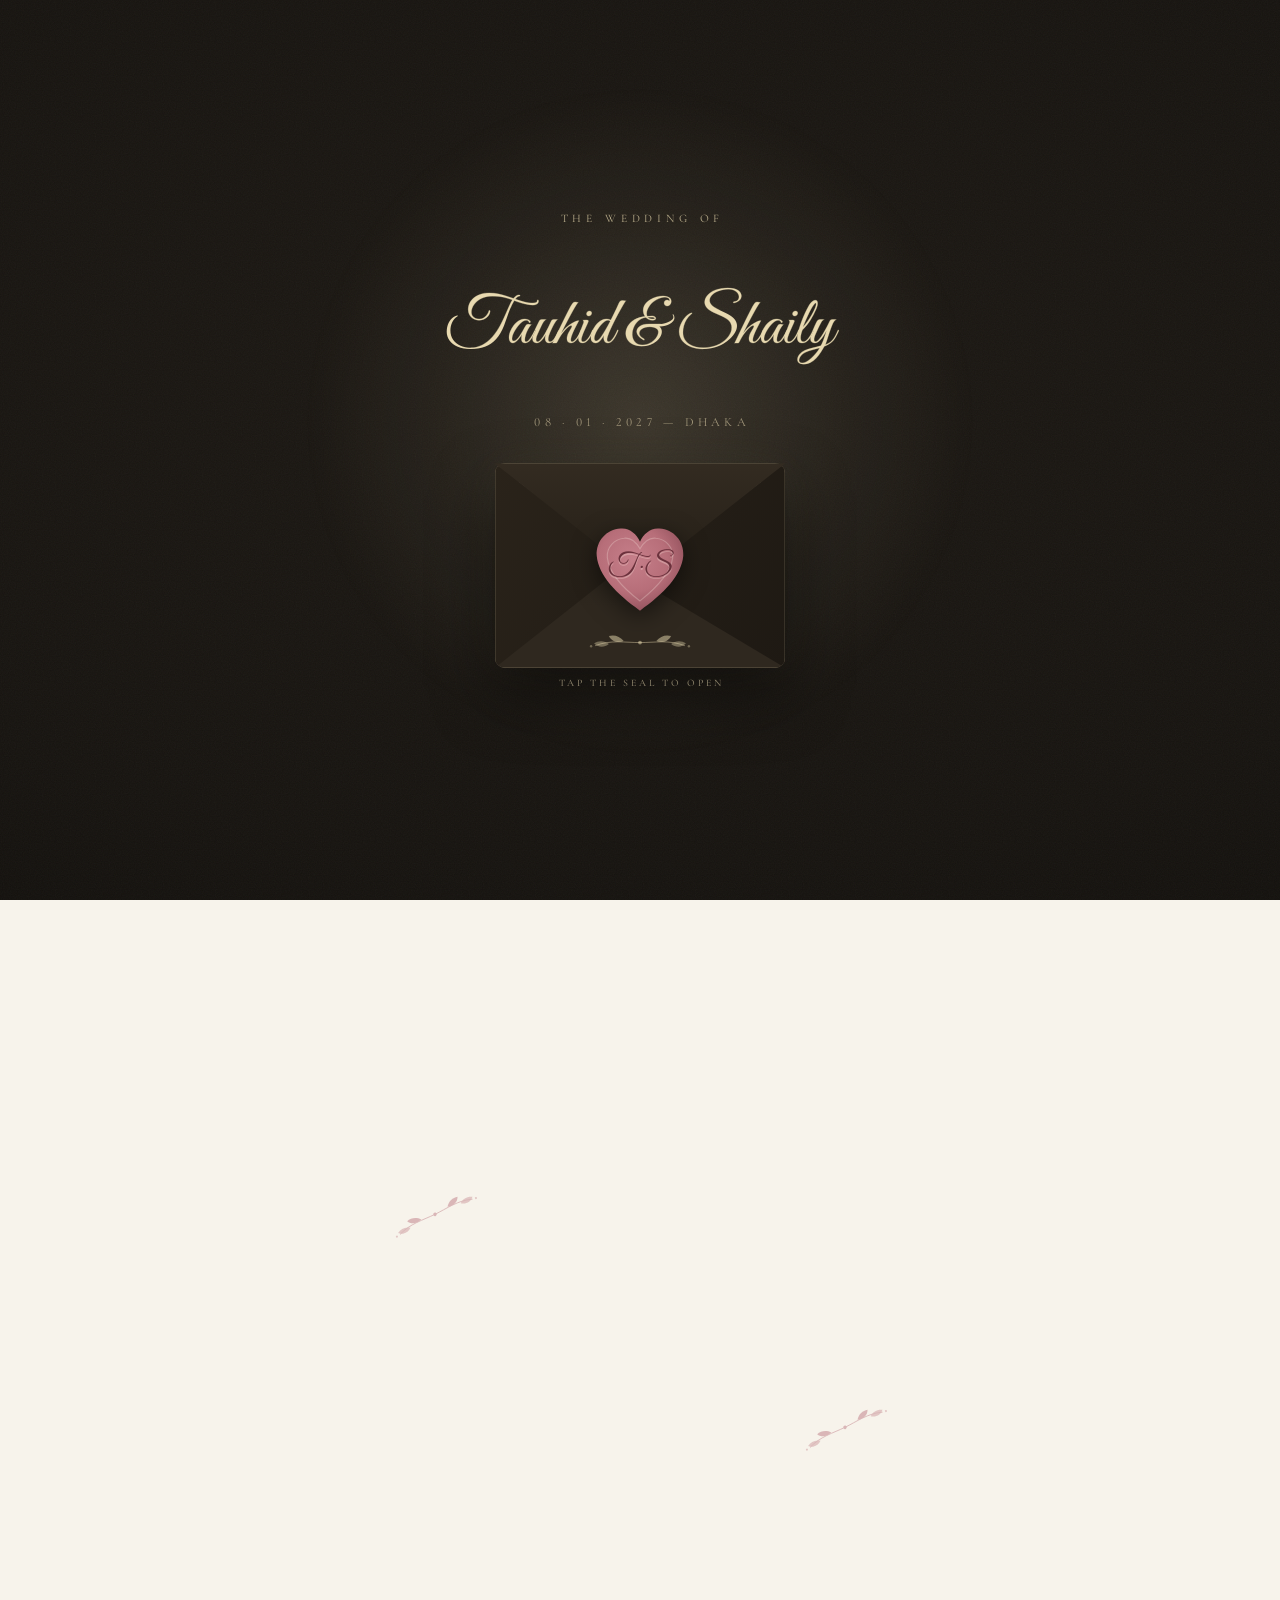
==== index.html @ b30c4525 "Keep invitation out of search engines (noindex) Co-Authored-By: Claude Fable 5 <noreply@anthropic.co" ====
<!DOCTYPE html>
<html lang="en">
<head>
  <meta charset="UTF-8">
  <meta name="viewport" content="width=device-width, initial-scale=1.0, viewport-fit=cover">
  <title>Tauhid &amp; Shaily — Wedding Invitation</title>
  <meta name="description" content="With the blessings of our families — Friday, 8 January 2027, Dhaka. You are warmly invited.">
  <meta name="theme-color" content="#16130F">
  <meta name="robots" content="noindex"> <!-- private event: keep out of search engines; link previews unaffected -->

  <!-- ============================================================
       BASE URL — EDIT BEFORE DEPLOY
       User/root site (username.github.io):   keep href="/"
       Project site (username.github.io/repo): change to href="/repo-name/"
       ============================================================ -->
  <base href="/">

  <!-- ============================================================
       OPEN GRAPH / LINK PREVIEW (WhatsApp + Messenger) — EDIT BEFORE DEPLOY
       Replace https://tauhid-weds-shaily.github.io with the final site URL.
       og:image MUST stay an absolute URL.
       ============================================================ -->
  <meta property="og:title" content="Tauhid &amp; Shaily — Wedding Invitation">
  <meta property="og:description" content="With the blessings of our families, we invite you to celebrate with us. Friday, 8 January 2027 · Dhaka.">
  <meta property="og:image" content="https://tauhid-weds-shaily.github.io/assets/og-image.png">
  <meta property="og:image:width" content="1200">
  <meta property="og:image:height" content="630">
  <meta property="og:url" content="https://tauhid-weds-shaily.github.io/">
  <meta property="og:type" content="website">
  <meta property="og:site_name" content="Tauhid &amp; Shaily">
  <meta name="twitter:card" content="summary_large_image">

  <link rel="icon" href='data:image/svg+xml,<svg xmlns="http://www.w3.org/2000/svg" viewBox="0 0 64 64"><rect width="64" height="64" rx="14" fill="%23F7F3EB"/><text x="32" y="42" font-family="Georgia,serif" font-size="26" font-style="italic" text-anchor="middle" fill="%23B76E79">T·S</text></svg>'>

  <link rel="preconnect" href="https://fonts.googleapis.com">
  <link rel="preconnect" href="https://fonts.gstatic.com" crossorigin>
  <link href="https://fonts.googleapis.com/css2?family=Cormorant+Garamond:ital,wght@0,300;0,400;0,500;0,600;1,400;1,500&family=Great+Vibes&display=swap" rel="stylesheet">

  <link rel="stylesheet" href="style.css?v=3">
</head>
<body class="locked">

  <!-- Reusable floral sprig motif -->
  <svg width="0" height="0" style="position:absolute" aria-hidden="true">
    <defs>
      <g id="sprig-motif">
        <g fill="none" stroke="currentColor" stroke-width="1.2" stroke-linecap="round">
          <path d="M90 17 C 70 17 50 13 30 21"/>
          <path d="M90 17 C 110 17 130 13 150 21"/>
        </g>
        <g fill="currentColor">
          <path d="M68 15 C 63 8 55 6 48 8 C 51 15 60 18 68 15 Z"/>
          <path d="M48 19 C 42 14 34 14 28 18 C 33 24 42 24 48 19 Z" opacity="0.75"/>
          <path d="M112 15 C 117 8 125 6 132 8 C 129 15 120 18 112 15 Z"/>
          <path d="M132 19 C 138 14 146 14 152 18 C 147 24 138 24 132 19 Z" opacity="0.75"/>
          <circle cx="90" cy="17" r="2.6"/>
          <circle cx="24" cy="22" r="1.6" opacity="0.7"/>
          <circle cx="156" cy="22" r="1.6" opacity="0.7"/>
        </g>
      </g>
    </defs>
  </svg>

  <!-- ================= INTRO OVERLAY (Ink Reveal) ================= -->
  <div class="intro intro-ink" id="intro" aria-label="Invitation cover">
    <div class="intro-grain" aria-hidden="true"></div>
    <div class="intro-bloom" aria-hidden="true"></div>

    <div class="intro-stack">
      <p class="intro-eyebrow">The Wedding of</p>

      <svg class="ink-svg" viewBox="0 0 640 200" aria-hidden="true">
        <text id="ink-names" x="320" y="128" text-anchor="middle"></text>
      </svg>
      <h1 class="sr-only">Tauhid &amp; Shaily</h1>

      <p class="intro-date">08 · 01 · 2027 — Dhaka</p>

      <div class="envelope">
        <div class="env-back" aria-hidden="true"></div>
        <div class="env-card">
          <svg class="card-sprig" viewBox="0 0 180 34" aria-hidden="true"><use href="#sprig-motif"/></svg>
          <span class="card-text">You are invited</span>
          <span class="card-date">08 · 01 · 2027</span>
        </div>
        <div class="env-pocket" aria-hidden="true"><span class="env-fold"></span></div>
        <div class="env-flap" aria-hidden="true"></div>
        <button class="seal-btn" id="open-btn" type="button" aria-label="Open the invitation">
          <span class="seal-wax" aria-hidden="true"><svg viewBox="0 0 120 120" xmlns="http://www.w3.org/2000/svg">
            <defs>
              <radialGradient id="wax" cx="42%" cy="38%" r="72%">
                <stop offset="0%" stop-color="#C67F8A"/>
                <stop offset="55%" stop-color="#B76E79"/>
                <stop offset="100%" stop-color="#8A4B56"/>
              </radialGradient>
            </defs>
            <path d="M60 106 C 33 87 13 66 11 44 C 10 27 22 14 38 13 C 48 12 56 19 60 28 C 64 19 72 12 82 13 C 98 14 110 27 109 44 C 107 66 87 87 60 106 Z" fill="url(#wax)"/>
            <path d="M60 95 C 40 80 25 63 23 46 C 22 34 31 25 42 24 C 50 23 56 29 60 36 C 64 29 70 23 78 24 C 89 25 98 34 97 46 C 95 63 80 79 60 95 Z" fill="none" stroke="rgba(255,245,235,0.25)" stroke-width="1.3"/>
            <text x="60" y="66.5" text-anchor="middle" font-family="'Great Vibes', cursive" font-size="34" fill="rgba(255,235,225,0.3)">T·S</text>
            <text x="60" y="65" text-anchor="middle" font-family="'Great Vibes', cursive" font-size="34" fill="#6B313C">T·S</text>
          </svg></span>
        </button>
        <svg class="env-flourish" viewBox="0 0 180 34" aria-hidden="true"><use href="#sprig-motif"/></svg>
      </div>

      <p class="seal-hint">Tap the seal to open</p>
    </div>
  </div>

  <!-- ================= AMBIENT DUST ================= -->
  <canvas id="dust" aria-hidden="true"></canvas>

  <!-- ================= PAGE ================= -->
  <main id="page">

    <!-- Hero -->
    <section class="hero">
      <svg class="sprig reveal" viewBox="0 0 180 34" aria-hidden="true"><use href="#sprig-motif"/></svg>

      <p class="eyebrow reveal">By the grace of the Almighty and with the blessings of our parents</p>

      <h2 class="names reveal">
        <span class="n n-first">Tauhid</span>
        <span class="amp">&amp;</span>
        <span class="n n-second">Shaily</span>
      </h2>

      <div class="divider reveal" aria-hidden="true">
        <span class="line"></span><span class="diamond"></span><span class="line"></span>
      </div>

      <p class="date-line reveal">Friday · 8 January 2027 · 1:00&nbsp;PM</p>
      <p class="place-line reveal">Dhaka, Bangladesh</p>
    </section>

    <!-- Marquee band -->
    <div class="marquee" aria-hidden="true">
      <div class="marquee-track">
        <span class="marquee-run">Tauhid &amp; Shaily&emsp;·&emsp;08 . 01 . 2027&emsp;·&emsp;Dhaka&emsp;·&emsp;</span><span class="marquee-run">Tauhid &amp; Shaily&emsp;·&emsp;08 . 01 . 2027&emsp;·&emsp;Dhaka&emsp;·&emsp;</span>
      </div>
    </div>

    <!-- Countdown -->
    <section class="countdown-section">
      <span class="ghost-date reveal" aria-hidden="true">08·01·27</span>
      <p class="section-label reveal">Until the day</p>
      <div class="countdown reveal" id="countdown" role="timer" aria-live="off">
        <div class="cd-unit"><span class="cd-num" id="cd-days">—</span><span class="cd-label">Days</span></div>
        <span class="cd-sep" aria-hidden="true"></span>
        <div class="cd-unit"><span class="cd-num" id="cd-hours">—</span><span class="cd-label">Hours</span></div>
        <span class="cd-sep" aria-hidden="true"></span>
        <div class="cd-unit"><span class="cd-num" id="cd-mins">—</span><span class="cd-label">Minutes</span></div>
        <span class="cd-sep" aria-hidden="true"></span>
        <div class="cd-unit"><span class="cd-num" id="cd-secs">—</span><span class="cd-label">Seconds</span></div>
      </div>
      <p class="countdown-today reveal" id="countdown-today" hidden></p>
    </section>

    <!-- Quote -->
    <section class="quote-section">
      <svg class="corner-sprig corner-tl" viewBox="0 0 180 34" aria-hidden="true"><use href="#sprig-motif"/></svg>
      <blockquote class="quote reveal">
        <p>“What is written finds its way.<br>We found ours.”</p>
      </blockquote>
      <svg class="corner-sprig corner-br" viewBox="0 0 180 34" aria-hidden="true"><use href="#sprig-motif"/></svg>
    </section>

    <!-- Venue / The Day -->
    <section class="event-section">
      <p class="section-label reveal">The Celebration</p>
      <div class="venue-arch reveal">
        <span class="arch-diamond" aria-hidden="true"></span>
        <svg class="arch-sprig arch-sprig-l" viewBox="0 0 180 34" aria-hidden="true"><use href="#sprig-motif"/></svg>
        <svg class="arch-sprig arch-sprig-r" viewBox="0 0 180 34" aria-hidden="true"><use href="#sprig-motif"/></svg>
        <h3 class="venue-name">BGB Banquet Hall</h3>
        <p class="venue-address">
          Shimanto Sombhar, 4th Floor<br>
          Road No. 2, Dhaka 1205
        </p>
        <p class="venue-time">Friday, 8 January 2027<br>1:00 PM</p>
      </div>

      <div class="actions reveal">
        <a class="btn btn-solid" id="directions-btn"
           href="https://www.google.com/maps/search/?api=1&amp;query=BGB%20Banquet%20Hall%2C%20Shimanto%20Sombhar%2C%20Road%202%2C%20Dhaka%201205"
           target="_blank" rel="noopener">Get Directions</a>
        <button class="btn btn-ghost" id="calendar-btn" type="button">Add to Calendar</button>
      </div>
    </section>

    <!-- Closing -->
    <section class="closing">
      <div class="divider reveal" aria-hidden="true">
        <span class="line"></span><span class="diamond"></span><span class="line"></span>
      </div>

      <!-- Caricature slot (secondary plan): drop an <img> here later.
           Suggested: <img class="caricature" src="assets/caricature.png" alt="An illustration of Tauhid and Shaily"> -->
      <div id="caricature-slot"></div>

      <p class="closing-line reveal">We would be honoured to have you with us<br>as our story begins.</p>
      <svg class="sprig reveal" viewBox="0 0 180 34" aria-hidden="true"><use href="#sprig-motif"/></svg>
      <p class="signoff-label reveal">With love and gratitude,</p>
      <p class="signoff reveal">Tauhid &amp; Shaily</p>
      <p class="signoff-full reveal">Kazi Tauhid Mokbul Hussain<br>&amp; Sanjida Jahan Shaily</p>
      <p class="signoff-families reveal">and our families</p>

      <p class="monogram-footer reveal" aria-hidden="true">T·S</p>
    </section>

  </main>

  <script src="script.js?v=2"></script>
</body>
</html>
---- style.css ----
/* ============================================================
   Tauhid & Shaily — Wedding Invitation
   Palette: ivory paper, charcoal ink, dusty rose, champagne (intro)
   ============================================================ */

:root {
  --ivory: #F7F3EB;
  --ivory-deep: #F1EBDF;
  --ink: #2B2B2B;
  --ink-soft: rgba(43, 43, 43, 0.66);
  --rose: #B76E79;
  --rose-deep: #9E5A65;
  --rose-soft: rgba(183, 110, 121, 0.35);
  --night: #16130F;
  --champagne: #E8D9B0;
  --hairline: rgba(43, 43, 43, 0.18);

  --serif: "Cormorant Garamond", Georgia, serif;
  --script: "Great Vibes", cursive;
}

* { margin: 0; padding: 0; box-sizing: border-box; }

html { scroll-behavior: smooth; }

body {
  font-family: var(--serif);
  font-weight: 400;
  color: var(--ink);
  background-color: var(--ivory);
  -webkit-font-smoothing: antialiased;
  overflow-x: hidden;
}

/* Paper grain over the whole page (SVG noise, tiny) */
body::before {
  content: "";
  position: fixed;
  inset: 0;
  z-index: 1;
  pointer-events: none;
  opacity: 0.05;
  background-image: url('data:image/svg+xml,<svg xmlns="http://www.w3.org/2000/svg" width="180" height="180"><filter id="n"><feTurbulence type="fractalNoise" baseFrequency="0.9" numOctaves="2" stitchTiles="stitch"/></filter><rect width="180" height="180" filter="url(%23n)" opacity="0.6"/></svg>');
}

body.locked { overflow: hidden; height: 100dvh; }

.sr-only {
  position: absolute;
  width: 1px; height: 1px;
  margin: -1px; padding: 0;
  overflow: hidden;
  clip: rect(0 0 0 0);
  white-space: nowrap; border: 0;
}

/* ============================================================
   INTRO OVERLAY — the Ink Reveal
   ============================================================ */

.intro {
  position: fixed;
  inset: 0;
  z-index: 50;
  display: grid;
  place-items: center;
  background: radial-gradient(120% 90% at 50% 40%, #1C1813 0%, var(--night) 62%, #0F0D0A 100%);
  transition: opacity 1.2s cubic-bezier(0.4, 0, 0.2, 1),
              transform 1.2s cubic-bezier(0.4, 0, 0.2, 1),
              visibility 0s linear 1.2s;
}

.intro.open {
  opacity: 0;
  transform: translateY(-4%) scale(1.015);
  visibility: hidden;
  pointer-events: none;
}

.intro-grain {
  position: absolute;
  inset: 0;
  opacity: 0.07;
  pointer-events: none;
  background-image: url('data:image/svg+xml,<svg xmlns="http://www.w3.org/2000/svg" width="160" height="160"><filter id="n"><feTurbulence type="fractalNoise" baseFrequency="0.85" numOctaves="2" stitchTiles="stitch"/></filter><rect width="160" height="160" filter="url(%23n)" opacity="0.7"/></svg>');
}

.intro-bloom {
  position: absolute;
  top: 50%; left: 50%;
  width: 78vmin; height: 78vmin;
  transform: translate(-50%, -54%) scale(0.55);
  border-radius: 50%;
  background: radial-gradient(circle, rgba(232, 217, 176, 0.16) 0%, rgba(232, 217, 176, 0.05) 42%, transparent 68%);
  opacity: 0;
  pointer-events: none;
}

.intro.ready .intro-bloom {
  animation: bloom 2.8s cubic-bezier(0.25, 0, 0.2, 1) 1.4s forwards;
}

@keyframes bloom {
  to { opacity: 1; transform: translate(-50%, -54%) scale(1); }
}

.intro-stack {
  position: relative;
  display: flex;
  flex-direction: column;
  align-items: center;
  gap: 0.6rem;
  padding: 0 1.5rem;
  width: 100%;
  max-width: 40rem;
}

.intro-eyebrow {
  font-size: 0.72rem;
  letter-spacing: 0.42em;
  text-indent: 0.42em; /* balances the letter-spacing for true centering */
  text-transform: uppercase;
  color: rgba(232, 217, 176, 0.75);
  opacity: 0;
}

.intro.ready .intro-eyebrow {
  animation: rise-in 1.2s ease-out 0.2s forwards;
}

.ink-svg {
  width: min(92vw, 34rem);
  height: auto;
  overflow: visible;
}

#ink-names {
  font-family: var(--script);
  font-size: 78px;
}

.ink-letter {
  fill: var(--champagne);
  fill-opacity: 0;
  stroke: var(--champagne);
  stroke-width: 0.9;
  stroke-dasharray: 360;
  stroke-dashoffset: 360;
}

.intro.ready .ink-letter {
  animation: ink-draw 1.7s cubic-bezier(0.45, 0, 0.25, 1) forwards;
  animation-delay: calc(0.55s + var(--i) * 0.11s);
}

@keyframes ink-draw {
  0%   { stroke-dashoffset: 360; fill-opacity: 0; stroke-opacity: 1; }
  55%  { stroke-dashoffset: 0;   fill-opacity: 0; }
  100% { stroke-dashoffset: 0;   fill-opacity: 1; stroke-opacity: 0.3; }
}

.intro-date {
  font-size: 0.78rem;
  letter-spacing: 0.34em;
  text-indent: 0.34em;
  text-transform: uppercase;
  color: rgba(232, 217, 176, 0.6);
  opacity: 0;
}

.intro.ready .intro-date {
  animation: rise-in 1.2s ease-out 3s forwards;
}

/* delays for the envelope/seal entrance (overridden per intro variant) */
.intro { --env-delay: 0.55s; --hint-delay: 1.1s; }

.intro-ink { --env-delay: 3.3s; --hint-delay: 4s; }

.intro-ink .envelope {
  width: min(66vw, 290px);
  margin-top: 1.5rem;
}

.intro-ink .seal-hint { color: rgba(232, 217, 176, 0.55); }

@keyframes rise-in {
  from { opacity: 0; transform: translateY(18px); }
  to   { opacity: 1; transform: translateY(0); }
}

/* ============================================================
   AMBIENT DUST
   ============================================================ */

#dust {
  position: fixed;
  inset: 0;
  z-index: 0;
  pointer-events: none;
}

/* ============================================================
   PAGE
   ============================================================ */

#page {
  position: relative;
  z-index: 2;
  max-width: 36rem;
  margin: 0 auto;
  padding: 0 1.75rem;
}

section { padding: 5.5rem 0; text-align: center; }

/* --- shared bits --- */

.section-label {
  font-size: 0.76rem;
  font-weight: 500;
  letter-spacing: 0.34em;
  text-indent: 0.34em;
  text-transform: uppercase;
  color: var(--rose);
  margin-bottom: 2.2rem;
}

.divider {
  display: flex;
  align-items: center;
  justify-content: center;
  gap: 0.9rem;
  margin: 2.4rem auto;
  max-width: 15rem;
}

.divider .line {
  flex: 1;
  height: 1px;
  background: var(--hairline);
}

.divider .diamond {
  width: 7px; height: 7px;
  background: var(--rose);
  transform: rotate(45deg);
  opacity: 0.75;
}

/* --- hero --- */

.hero {
  min-height: min(92svh, 48rem);
  display: flex;
  flex-direction: column;
  justify-content: center;
  padding-top: 4rem;
}

.eyebrow {
  font-size: 0.78rem;
  font-weight: 500;
  letter-spacing: 0.26em;
  text-indent: 0.26em;
  text-wrap: balance;
  max-width: 21rem;
  margin-left: auto;
  margin-right: auto;
  text-transform: uppercase;
  line-height: 2.1;
  color: var(--ink-soft);
  margin-bottom: 2.2rem;
}

.names {
  display: flex;
  flex-direction: column;
  align-items: center;
  font-size: clamp(3.4rem, 15vw, 5.4rem);
  font-weight: 500;
  line-height: 0.98;
  letter-spacing: 0.02em;
}

.names .n {
  display: block;
  font-style: italic;
  font-weight: 400;
}

.names .n-first { align-self: flex-start; margin-left: 7%; }

.names .n-second { align-self: flex-end; margin-right: 7%; }

.names .amp {
  font-family: var(--script);
  font-weight: 400;
  font-size: 0.55em;
  line-height: 1;
  color: var(--rose);
  margin: 0.16em 0 -0.04em; /* Great Vibes sits low in its box — push down to center between the names */
  position: relative;
  z-index: 1;
}

/* slow rose sheen sweeping across the names */
@supports (-webkit-background-clip: text) {
  .names .n {
    background-image: linear-gradient(110deg,
      var(--ink) 42%, var(--rose-deep) 50%, var(--ink) 58%);
    background-size: 260% 100%;
    background-position: 130% 0;
    -webkit-background-clip: text;
    background-clip: text;
    -webkit-text-fill-color: transparent;
    animation: sheen 9s ease-in-out 2s infinite;
  }
  .names .n-second { animation-delay: 2.4s; }
}

@keyframes sheen {
  0%   { background-position: 130% 0; }
  32%  { background-position: -50% 0; }
  100% { background-position: -50% 0; }
}

/* --- floral sprig --- */

.sprig {
  display: block;
  width: min(46vw, 11rem);
  height: auto;
  margin: 0 auto 1.8rem;
  color: var(--rose);
  opacity: 0.85;
}

.closing .sprig { margin: 0.4rem auto 2.2rem; }

/* --- marquee band --- */

.marquee {
  width: 100vw;
  margin-left: calc(50% - 50vw);
  overflow: hidden;
  border-top: 1px solid var(--hairline);
  border-bottom: 1px solid var(--hairline);
  padding: 0.9rem 0;
}

.marquee-track {
  display: inline-flex;
  white-space: nowrap;
  animation: marquee 30s linear infinite;
}

.marquee-run {
  font-size: 0.7rem;
  font-weight: 500;
  letter-spacing: 0.32em;
  text-transform: uppercase;
  color: var(--rose);
}

@keyframes marquee {
  to { transform: translateX(-50%); }
}

.date-line,
.venue-time,
.marquee-run,
.intro-date {
  font-variant-numeric: lining-nums;
  font-feature-settings: "lnum" 1;
}

.date-line {
  font-size: 0.92rem;
  font-weight: 500;
  letter-spacing: 0.2em;
  text-indent: 0.2em;
  text-wrap: balance;
  text-transform: uppercase;
  color: var(--ink);
}

.place-line {
  font-size: 0.8rem;
  letter-spacing: 0.3em;
  text-indent: 0.3em;
  text-transform: uppercase;
  color: var(--ink-soft);
  margin-top: 0.9rem;
}

/* --- countdown --- */

.countdown-section { padding-top: 3rem; }

.ghost-date {
  display: block;
  font-size: clamp(4.4rem, 20vw, 6.8rem);
  font-weight: 400;
  font-style: italic;
  line-height: 1;
  letter-spacing: 0.04em;
  font-variant-numeric: lining-nums;
  font-feature-settings: "lnum" 1;
  color: rgba(183, 110, 121, 0.3);
  margin-bottom: 0.6rem;
  pointer-events: none;
  user-select: none;
}

/* label sits with the countdown it introduces, not the ghost numerals */
.countdown-section .section-label { margin-bottom: 1.3rem; }

.countdown {
  display: flex;
  align-items: flex-start;
  justify-content: center;
  gap: clamp(0.7rem, 3.5vw, 1.6rem);
}

.cd-unit {
  display: flex;
  flex-direction: column;
  align-items: center;
  gap: 0.5rem;
  min-width: 3.2rem;
}

.cd-num {
  font-size: clamp(2.1rem, 9vw, 3rem);
  font-weight: 300;
  line-height: 1;
  /* lining figures: uniform-height digits (Cormorant defaults to old-style) */
  font-variant-numeric: lining-nums tabular-nums;
  font-feature-settings: "lnum" 1, "tnum" 1;
}

.cd-num.tick { animation: num-tick 0.45s ease-out; }

@keyframes num-tick {
  0%   { opacity: 0.25; transform: translateY(0.16em); }
  100% { opacity: 1; transform: none; }
}

.cd-label {
  font-size: 0.66rem;
  font-weight: 500;
  letter-spacing: 0.24em;
  text-indent: 0.24em;
  text-transform: uppercase;
  color: var(--ink-soft);
}

.cd-sep {
  width: 1px;
  align-self: stretch;
  background: var(--hairline);
  margin-top: 0.3rem;
  margin-bottom: 1.2rem;
}

.countdown-today {
  font-style: italic;
  font-size: 1.5rem;
  color: var(--rose-deep);
}

/* --- quote --- */

.quote-section {
  position: relative;
  padding: 4.5rem 0;
}

.corner-sprig {
  position: absolute;
  width: min(28vw, 7.5rem);
  height: auto;
  color: var(--rose);
  opacity: 0.45;
  pointer-events: none;
}

.corner-tl { top: 1.6rem; left: -0.3rem; transform: rotate(-26deg); }
.corner-br { bottom: 1.6rem; right: -0.3rem; transform: rotate(-26deg); }

.quote p {
  font-style: italic;
  font-weight: 400;
  font-size: clamp(1.45rem, 6vw, 1.8rem);
  line-height: 1.65;
  color: var(--ink);
}

.quote::before {
  content: "“";
  display: block;
  font-family: var(--script);
  font-size: 3.4rem;
  line-height: 0.6;
  color: var(--rose-soft);
  margin-bottom: 1rem;
}

/* --- event / venue --- */

.venue-arch {
  position: relative;
  max-width: 21rem;
  margin: 0 auto 2.8rem;
  padding: 3.8rem 2.1rem 2.8rem;
  border: 1px solid rgba(183, 110, 121, 0.38);
  border-radius: 999px 999px 16px 16px;
}

.venue-arch::before {
  content: "";
  position: absolute;
  inset: 9px;
  border: 1px solid rgba(43, 43, 43, 0.1);
  border-radius: 999px 999px 11px 11px;
  pointer-events: none;
}

.arch-sprig {
  position: absolute;
  top: 9%;
  width: 30%;
  height: auto;
  color: var(--rose);
  opacity: 0.5;
  pointer-events: none;
}

.arch-sprig-l { left: 7%; transform: rotate(-22deg); }
.arch-sprig-r { right: 7%; transform: rotate(22deg); }

.arch-diamond {
  position: absolute;
  top: 1.7rem;
  left: 50%;
  width: 7px; height: 7px;
  background: var(--rose);
  transform: translateX(-50%) rotate(45deg);
  opacity: 0.75;
}

.venue-name {
  font-size: clamp(1.55rem, 6.6vw, 2.1rem);
  font-weight: 500;
  margin-bottom: 1.2rem;
}

.venue-address {
  font-size: 1.2rem;
  line-height: 1.75;
  color: var(--ink-soft);
  margin-bottom: 1.4rem;
}

.venue-time {
  font-size: 0.86rem;
  font-weight: 500;
  letter-spacing: 0.24em;
  text-indent: 0.24em;
  text-transform: uppercase;
}

.actions {
  display: flex;
  flex-wrap: wrap;
  justify-content: center;
  gap: 1rem;
}

.btn {
  font-family: var(--serif);
  font-size: 0.8rem;
  font-weight: 600;
  letter-spacing: 0.24em;
  text-indent: 0.24em;
  text-transform: uppercase;
  text-decoration: none;
  border-radius: 999px;
  padding: 1rem 2rem;
  cursor: pointer;
  transition: background-color 0.35s ease, color 0.35s ease, border-color 0.35s ease;
}

.btn:focus-visible {
  outline: 2px solid var(--rose);
  outline-offset: 4px;
}

.btn-solid {
  background: var(--rose);
  color: #FDFBF7;
  border: 1px solid var(--rose);
}

.btn-solid:hover { background: var(--rose-deep); border-color: var(--rose-deep); }

.btn-ghost {
  background: transparent;
  color: var(--rose-deep);
  border: 1px solid var(--rose-soft);
}

.btn-ghost:hover { border-color: var(--rose); background: rgba(183, 110, 121, 0.06); }

/* --- closing --- */

.closing { padding-bottom: 5.5rem; }

.caricature {
  display: block;
  max-width: min(70%, 15rem);
  margin: 0 auto 2.5rem;
}

.closing-line {
  font-style: italic;
  font-size: 1.3rem;
  line-height: 1.7;
  color: var(--ink-soft);
  margin-bottom: 3rem;
}

.signoff-label {
  font-size: 0.78rem;
  letter-spacing: 0.28em;
  text-indent: 0.28em;
  text-transform: uppercase;
  color: var(--ink-soft);
  margin-bottom: 1.1rem;
}

.signoff {
  font-family: var(--script);
  font-size: clamp(2.6rem, 11vw, 3.4rem);
  color: var(--rose-deep);
  line-height: 1.2;
}

.signoff-full {
  font-size: 0.74rem;
  font-weight: 500;
  letter-spacing: 0.14em;
  text-indent: 0.14em;
  text-transform: uppercase;
  line-height: 2;
  color: var(--ink-soft);
  margin-top: 0.9rem;
}

.signoff-families {
  font-style: italic;
  font-size: 1.1rem;
  color: var(--ink-soft);
  margin-top: 0.5rem;
}

.monogram-footer {
  margin-top: 5rem;
  font-family: var(--script);
  font-size: 1.7rem;
  letter-spacing: 0.04em;
  color: var(--rose);
  opacity: 0.65;
}

/* ============================================================
   WAX SEAL INTRO (seal.html variant)
   ============================================================ */

.intro-seal {
  background: radial-gradient(120% 90% at 50% 35%, #F7F1E5 0%, #EEE5D2 60%, #E2D5BD 100%);
}

.intro-seal .intro-grain { opacity: 0.05; }

.seal-stack {
  position: relative;
  display: flex;
  flex-direction: column;
  align-items: center;
  gap: 1.5rem;
  padding: 0 1.5rem;
}

.intro-seal .intro-eyebrow { color: rgba(43, 43, 43, 0.55); }

.seal-names {
  font-size: 1.35rem;
  font-weight: 500;
  letter-spacing: 0.3em;
  text-indent: 0.3em;
  text-transform: uppercase;
  color: var(--ink);
  opacity: 0;
}

.intro-seal.ready .seal-names {
  animation: rise-in 1.1s ease-out 0.35s forwards;
}

.envelope {
  position: relative;
  width: min(80vw, 350px);
  aspect-ratio: 1.42;
  perspective: 1000px;
  opacity: 0;
  margin-top: 0.6rem;
}

.intro.ready .envelope {
  animation: rise-in 1.2s ease-out var(--env-delay) forwards,
             env-float 5.5s ease-in-out calc(var(--env-delay) + 1.3s) infinite;
}

/* while cracking: stop the float and pin the envelope fully visible,
   even if the entrance animation hadn't finished yet */
.intro.cracking .envelope {
  animation: none;
  opacity: 1;
  transform: none;
}

@keyframes env-float {
  0%, 100% { transform: translateY(0); }
  50%      { transform: translateY(-7px); }
}

/* midnight envelope: dark paper, champagne hairline edges */
.env-back {
  position: absolute;
  inset: 0;
  background: linear-gradient(160deg, #2C251C, #1B1712);
  border: 1px solid rgba(232, 217, 176, 0.35);
  border-radius: 10px;
  box-shadow: 0 26px 60px rgba(0, 0, 0, 0.55),
              0 0 46px rgba(232, 217, 176, 0.06);
}

/* paper grain on the envelope */
.env-back::after {
  content: "";
  position: absolute;
  inset: 0;
  border-radius: 10px;
  opacity: 0.09;
  pointer-events: none;
  background-image: url('data:image/svg+xml,<svg xmlns="http://www.w3.org/2000/svg" width="140" height="140"><filter id="n"><feTurbulence type="fractalNoise" baseFrequency="0.9" numOctaves="2" stitchTiles="stitch"/></filter><rect width="140" height="140" filter="url(%23n)" opacity="0.7"/></svg>');
}

/* side folds of the envelope pocket */
.env-pocket {
  position: absolute;
  inset: 0;
  border-radius: 10px;
  overflow: hidden;
  z-index: 1;
}

.env-pocket::before,
.env-pocket::after {
  content: "";
  position: absolute;
  inset: 0;
  background: linear-gradient(120deg, #2A231A, #1E1913);
  box-shadow: inset 0 0 0 1px rgba(232, 217, 176, 0.12);
}

.env-pocket::before { clip-path: polygon(0 0, 52% 56%, 0 100%); }
.env-pocket::after  { clip-path: polygon(100% 0, 48% 56%, 100% 100%); }

/* bottom fold — covers the card's lower half like a real envelope */
.env-fold {
  position: absolute;
  inset: 0;
  background: linear-gradient(0deg, #2F281F 30%, #231D16);
  clip-path: polygon(0 100%, 100% 100%, 50% 44%);
  box-shadow: inset 0 0 0 1px rgba(232, 217, 176, 0.1);
}

/* the parchment card inside — a small designed card, not blank paper */
.env-card {
  position: absolute;
  left: 6%; right: 6%;
  top: 9%; bottom: 15%;
  background: linear-gradient(175deg, #EDE4D0, #DFD4BC);
  border: 1px solid rgba(232, 217, 176, 0.4);
  border-radius: 7px;
  box-shadow: 0 6px 18px rgba(0, 0, 0, 0.35);
  display: flex;
  flex-direction: column;
  align-items: center;
  justify-content: center;
  gap: 0.55rem;
  transition: transform 1.3s cubic-bezier(0.25, 0, 0.2, 1) 1.1s,
              box-shadow 1.3s ease 1.1s;
}

.card-sprig {
  width: 42%;
  height: auto;
  color: var(--rose);
  opacity: 0.8;
}

.card-text {
  font-size: 0.66rem;
  font-weight: 600;
  letter-spacing: 0.3em;
  text-indent: 0.3em;
  text-transform: uppercase;
  color: #7C4650;
}

.card-date {
  font-size: 0.58rem;
  font-weight: 500;
  letter-spacing: 0.26em;
  text-indent: 0.26em;
  color: rgba(124, 70, 80, 0.75);
  font-variant-numeric: lining-nums;
  font-feature-settings: "lnum" 1;
}

/* champagne flourish on the envelope front */
.env-flourish {
  position: absolute;
  left: 50%;
  bottom: 6%;
  width: 46%;
  transform: translateX(-50%);
  z-index: 2;
  color: rgba(232, 217, 176, 0.5);
  pointer-events: none;
}

.env-flap {
  position: absolute;
  top: 0; left: 0; right: 0;
  height: 56%;
  background: linear-gradient(180deg, #332B21, #251F17);
  clip-path: polygon(0 0, 100% 0, 50% 100%);
  transform-origin: 50% 0;
  z-index: 2;
  transition: transform 1s cubic-bezier(0.4, 0, 0.2, 1) 0.5s;
}

.seal-btn {
  position: absolute;
  left: 50%; top: 52%;
  width: 106px; height: 106px;
  transform: translate(-50%, -50%);
  background: none;
  border: none;
  padding: 0;
  cursor: pointer;
  z-index: 3;
  -webkit-tap-highlight-color: transparent;
}

.seal-btn:focus-visible {
  outline: 2px solid var(--rose);
  outline-offset: 6px;
  border-radius: 50%;
}

.seal-wax { position: absolute; inset: 0; display: block; }

.seal-wax svg {
  width: 100%;
  height: 100%;
  filter: drop-shadow(0 7px 12px rgba(0, 0, 0, 0.5));
}

/* the wax gently dissolves away — no breaking hearts at a wedding */
.seal-wax {
  transition: opacity 1.1s ease,
              transform 1.25s cubic-bezier(0.4, 0, 0.2, 1),
              filter 1.1s ease;
}

.intro.cracking .seal-wax {
  opacity: 0;
  transform: scale(1.16);
  filter: blur(7px) brightness(1.7) saturate(1.15); /* warms as it melts */
}

/* soft champagne bloom radiating out as the wax dissolves */
.seal-btn::after {
  content: "";
  position: absolute;
  inset: -60%;
  border-radius: 50%;
  background: radial-gradient(circle,
    rgba(242, 205, 165, 0.5) 0%,
    rgba(232, 217, 176, 0.22) 42%,
    transparent 70%);
  opacity: 0;
  transform: scale(0.6);
  pointer-events: none;
}

.intro.cracking .seal-btn::after {
  animation: seal-glow 1.7s ease-out forwards;
}

@keyframes seal-glow {
  0%   { opacity: 0; transform: scale(0.6); }
  30%  { opacity: 1; }
  100% { opacity: 0; transform: scale(1.6); }
}

.intro.cracking .env-flap { transform: rotateX(-168deg); }
.intro.cracking .seal-btn { pointer-events: none; }

/* card slides fully out of the pocket and floats above the envelope,
   whole and readable — never cut by the envelope edge */
.intro.cracking .env-card {
  z-index: 1; /* under the folds while sliding out, over the opened flap after */
  transform: translateY(-116%) scale(1.05);
  box-shadow: 0 18px 44px rgba(0, 0, 0, 0.55);
}

/* opened flap drops behind once the card is on its way up */
.intro.cracking .env-flap {
  animation: flap-drop 0.02s linear 1.2s forwards;
}

@keyframes flap-drop {
  from { z-index: 2; }
  to   { z-index: 0; }
}

.seal-hint {
  font-size: 0.62rem;
  font-weight: 500;
  letter-spacing: 0.3em;
  text-indent: 0.3em;
  text-transform: uppercase;
  color: rgba(43, 43, 43, 0.5);
  opacity: 0;
}

.intro.ready .seal-hint {
  animation: rise-in 1.2s ease-out var(--hint-delay) forwards,
             hint-pulse 2.6s ease-in-out calc(var(--hint-delay) + 1.6s) infinite;
}

@keyframes hint-pulse {
  50% { opacity: 0.4; }
}

/* ============================================================
   SCROLL REVEALS
   ============================================================ */

.reveal {
  opacity: 0;
  transform: translateY(26px);
  transition: opacity 1.1s cubic-bezier(0.25, 0, 0.2, 1),
              transform 1.1s cubic-bezier(0.25, 0, 0.2, 1);
  transition-delay: var(--reveal-delay, 0s);
}

.reveal.in {
  opacity: 1;
  transform: translateY(0);
}

/* ============================================================
   REDUCED MOTION
   ============================================================ */

@media (prefers-reduced-motion: reduce) {
  html { scroll-behavior: auto; }

  #dust { display: none; }

  .intro { transition: opacity 0.5s ease, visibility 0s linear 0.5s; }
  .intro.open { transform: none; }

  .intro.ready .intro-eyebrow,
  .intro.ready .intro-date,
  .intro.ready .intro-bloom {
    animation: none;
    opacity: 1;
  }
  .intro-bloom { transform: translate(-50%, -54%) scale(1); }

  .intro.ready .ink-letter {
    animation: none;
    fill-opacity: 1;
    stroke-opacity: 0.3;
    stroke-dashoffset: 0;
  }

  .reveal {
    transform: none;
    transition: opacity 0.6s ease;
  }

  .marquee-track {
    animation: none;
    width: 100%;
    justify-content: center;
  }

  .names .n { animation: none; }

  .intro-seal.ready .seal-names,
  .intro.ready .envelope,
  .intro.ready .seal-hint {
    animation: none;
    opacity: 1;
  }

  .cd-num.tick { animation: none; }
}
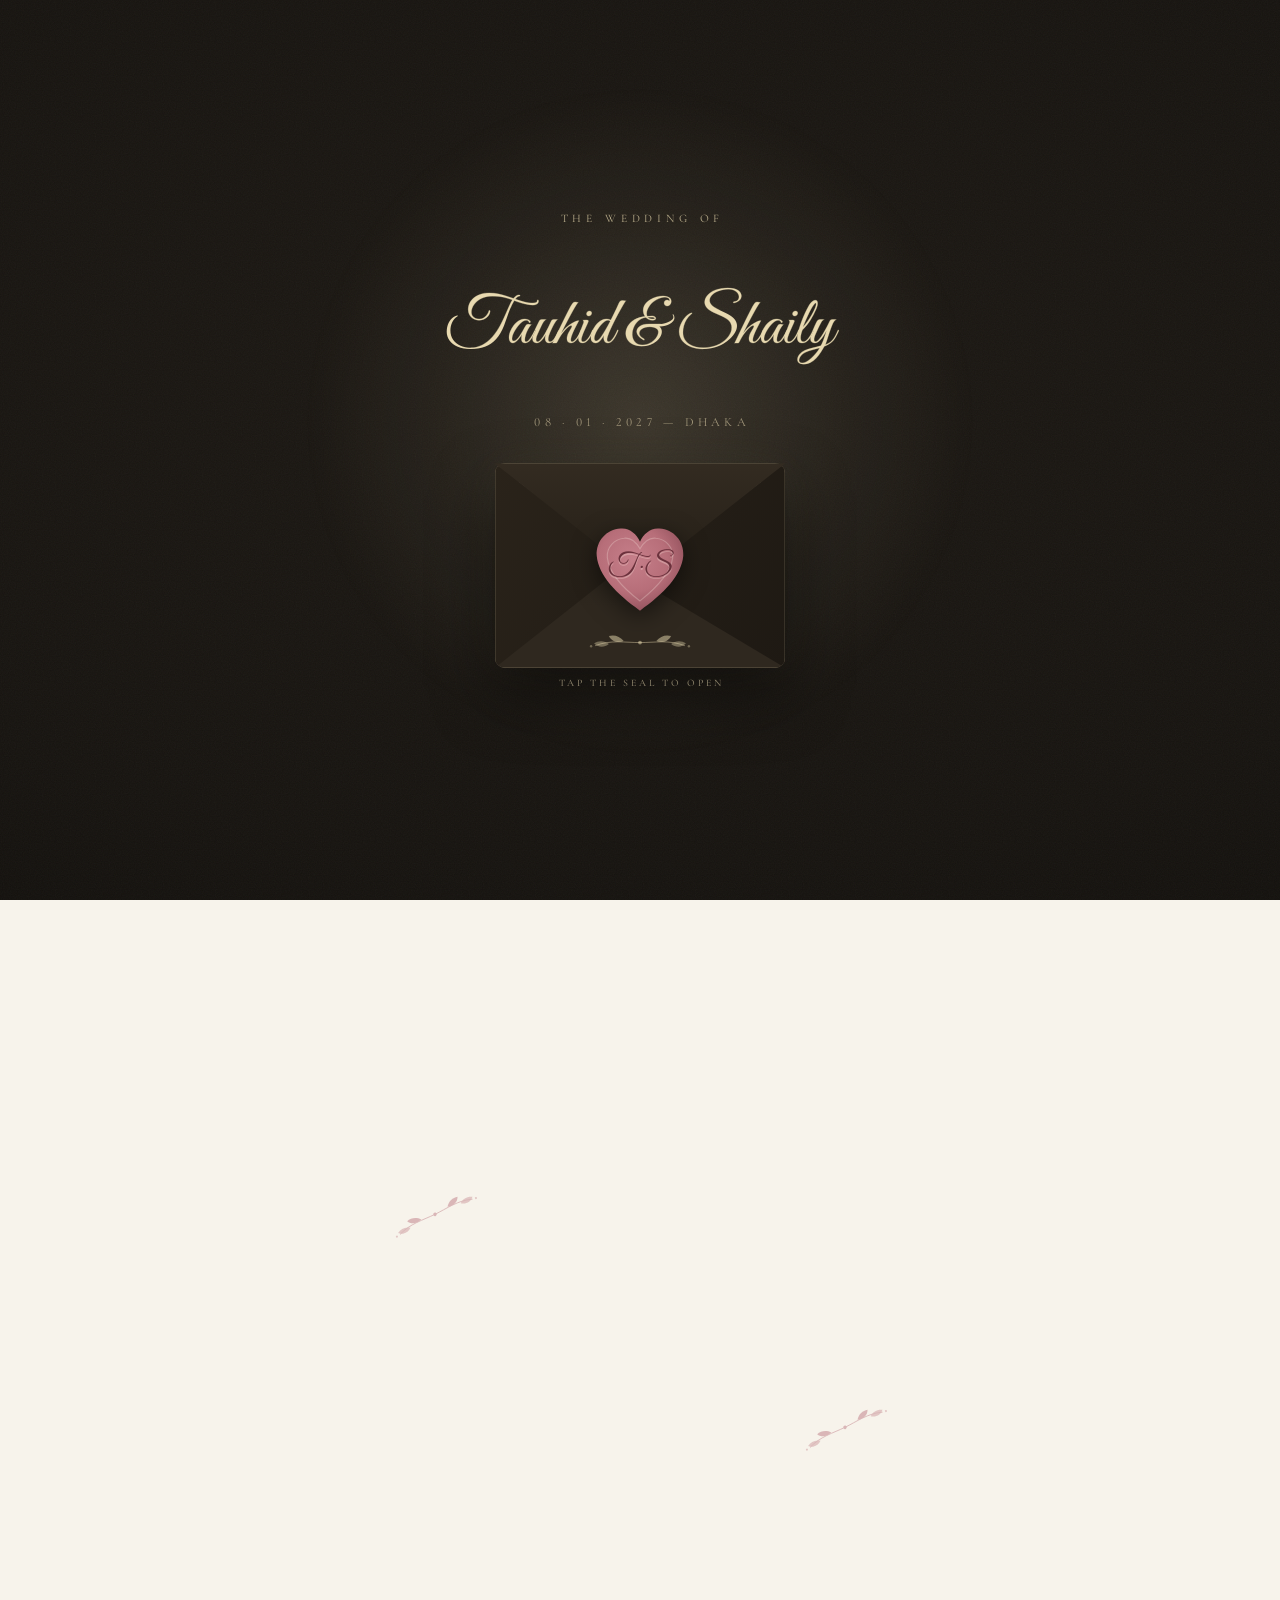
==== commit c4565e9b: "Italic venue address; full names in script at signoff Co-Authored-By: Claude Fable 5 <noreply@anthro" ====
--- a/index.html
+++ b/index.html
@@ -36,7 +36,7 @@
   <link rel="preconnect" href="https://fonts.gstatic.com" crossorigin>
   <link href="https://fonts.googleapis.com/css2?family=Cormorant+Garamond:ital,wght@0,300;0,400;0,500;0,600;1,400;1,500&family=Great+Vibes&display=swap" rel="stylesheet">
 
-  <link rel="stylesheet" href="style.css?v=3">
+  <link rel="stylesheet" href="style.css?v=6">
 </head>
 <body class="locked">
 
@@ -143,17 +143,34 @@
     <!-- Countdown -->
     <section class="countdown-section">
       <span class="ghost-date reveal" aria-hidden="true">08·01·27</span>
-      <p class="section-label reveal">Until the day</p>
-      <div class="countdown reveal" id="countdown" role="timer" aria-live="off">
-        <div class="cd-unit"><span class="cd-num" id="cd-days">—</span><span class="cd-label">Days</span></div>
-        <span class="cd-sep" aria-hidden="true"></span>
-        <div class="cd-unit"><span class="cd-num" id="cd-hours">—</span><span class="cd-label">Hours</span></div>
-        <span class="cd-sep" aria-hidden="true"></span>
-        <div class="cd-unit"><span class="cd-num" id="cd-mins">—</span><span class="cd-label">Minutes</span></div>
-        <span class="cd-sep" aria-hidden="true"></span>
-        <div class="cd-unit"><span class="cd-num" id="cd-secs">—</span><span class="cd-label">Seconds</span></div>
-      </div>
-      <p class="countdown-today reveal" id="countdown-today" hidden></p>
+
+      <!-- BEFORE the wedding: live countdown -->
+      <div id="cd-before">
+        <p class="section-label reveal">Until the day</p>
+        <div class="countdown reveal" id="countdown" role="timer" aria-live="off">
+          <div class="cd-unit"><span class="cd-num" id="cd-days">—</span><span class="cd-label">Days</span></div>
+          <span class="cd-sep" aria-hidden="true"></span>
+          <div class="cd-unit"><span class="cd-num" id="cd-hours">—</span><span class="cd-label">Hours</span></div>
+          <span class="cd-sep" aria-hidden="true"></span>
+          <div class="cd-unit"><span class="cd-num" id="cd-mins">—</span><span class="cd-label">Minutes</span></div>
+          <span class="cd-sep" aria-hidden="true"></span>
+          <div class="cd-unit"><span class="cd-num" id="cd-secs">—</span><span class="cd-label">Seconds</span></div>
+        </div>
+      </div>
+
+      <!-- DURING the wedding (first 6 hours) -->
+      <div id="cd-during" hidden>
+        <p class="section-label">This very moment</p>
+        <p class="state-line">By the grace of the Almighty,<br>our wedding is underway.</p>
+        <p class="state-sub">BGB Banquet Hall · Dhaka</p>
+      </div>
+
+      <!-- AFTER the wedding -->
+      <div id="cd-after" hidden>
+        <p class="section-label">With grateful hearts</p>
+        <p class="state-line">Alhamdulillah —<br>we are married.</p>
+        <p class="state-sub">Friday, 8 January 2027 · Dhaka</p>
+      </div>
     </section>
 
     <!-- Quote -->
@@ -198,11 +215,10 @@
            Suggested: <img class="caricature" src="assets/caricature.png" alt="An illustration of Tauhid and Shaily"> -->
       <div id="caricature-slot"></div>
 
-      <p class="closing-line reveal">We would be honoured to have you with us<br>as our story begins.</p>
+      <p class="closing-line reveal" id="closing-line">We would be honoured to have you with us<br>as our story begins.</p>
       <svg class="sprig reveal" viewBox="0 0 180 34" aria-hidden="true"><use href="#sprig-motif"/></svg>
       <p class="signoff-label reveal">With love and gratitude,</p>
-      <p class="signoff reveal">Tauhid &amp; Shaily</p>
-      <p class="signoff-full reveal">Kazi Tauhid Mokbul Hussain<br>&amp; Sanjida Jahan Shaily</p>
+      <p class="signoff reveal">Kazi Tauhid Mokbul Hussain<br>&amp; Sanjida Jahan Shaily</p>
       <p class="signoff-families reveal">and our families</p>
 
       <p class="monogram-footer reveal" aria-hidden="true">T·S</p>
@@ -210,6 +226,6 @@
 
   </main>
 
-  <script src="script.js?v=2"></script>
+  <script src="script.js?v=4"></script>
 </body>
 </html>
--- a/style.css
+++ b/style.css
@@ -440,11 +440,12 @@
   font-feature-settings: "lnum" 1, "tnum" 1;
 }
 
-.cd-num.tick { animation: num-tick 0.45s ease-out; }
-
+.cd-num.tick { animation: num-tick 0.5s ease-out; }
+
+/* soft crossfade only — no movement, so the countdown never shakes */
 @keyframes num-tick {
-  0%   { opacity: 0.25; transform: translateY(0.16em); }
-  100% { opacity: 1; transform: none; }
+  0%   { opacity: 0.35; }
+  100% { opacity: 1; }
 }
 
 .cd-label {
@@ -464,11 +465,28 @@
   margin-bottom: 1.2rem;
 }
 
-.countdown-today {
+/* during/after wedding states */
+.state-line {
   font-style: italic;
-  font-size: 1.5rem;
+  font-size: clamp(1.4rem, 5.8vw, 1.7rem);
+  line-height: 1.6;
   color: var(--rose-deep);
 }
+
+.state-sub {
+  font-size: 0.76rem;
+  font-weight: 500;
+  letter-spacing: 0.24em;
+  text-indent: 0.24em;
+  text-transform: uppercase;
+  color: var(--ink-soft);
+  margin-top: 1.4rem;
+  font-variant-numeric: lining-nums;
+  font-feature-settings: "lnum" 1;
+}
+
+/* once the wedding is over, directions/calendar no longer apply */
+body.post-wedding .event-section { display: none; }
 
 /* --- quote --- */
 
@@ -557,8 +575,9 @@
 }
 
 .venue-address {
-  font-size: 1.2rem;
-  line-height: 1.75;
+  font-style: italic;
+  font-size: 1.15rem;
+  line-height: 1.8;
   color: var(--ink-soft);
   margin-bottom: 1.4rem;
 }
@@ -642,20 +661,9 @@
 
 .signoff {
   font-family: var(--script);
-  font-size: clamp(2.6rem, 11vw, 3.4rem);
+  font-size: clamp(1.75rem, 7.4vw, 2.3rem);
   color: var(--rose-deep);
-  line-height: 1.2;
-}
-
-.signoff-full {
-  font-size: 0.74rem;
-  font-weight: 500;
-  letter-spacing: 0.14em;
-  text-indent: 0.14em;
-  text-transform: uppercase;
-  line-height: 2;
-  color: var(--ink-soft);
-  margin-top: 0.9rem;
+  line-height: 1.45;
 }
 
 .signoff-families {
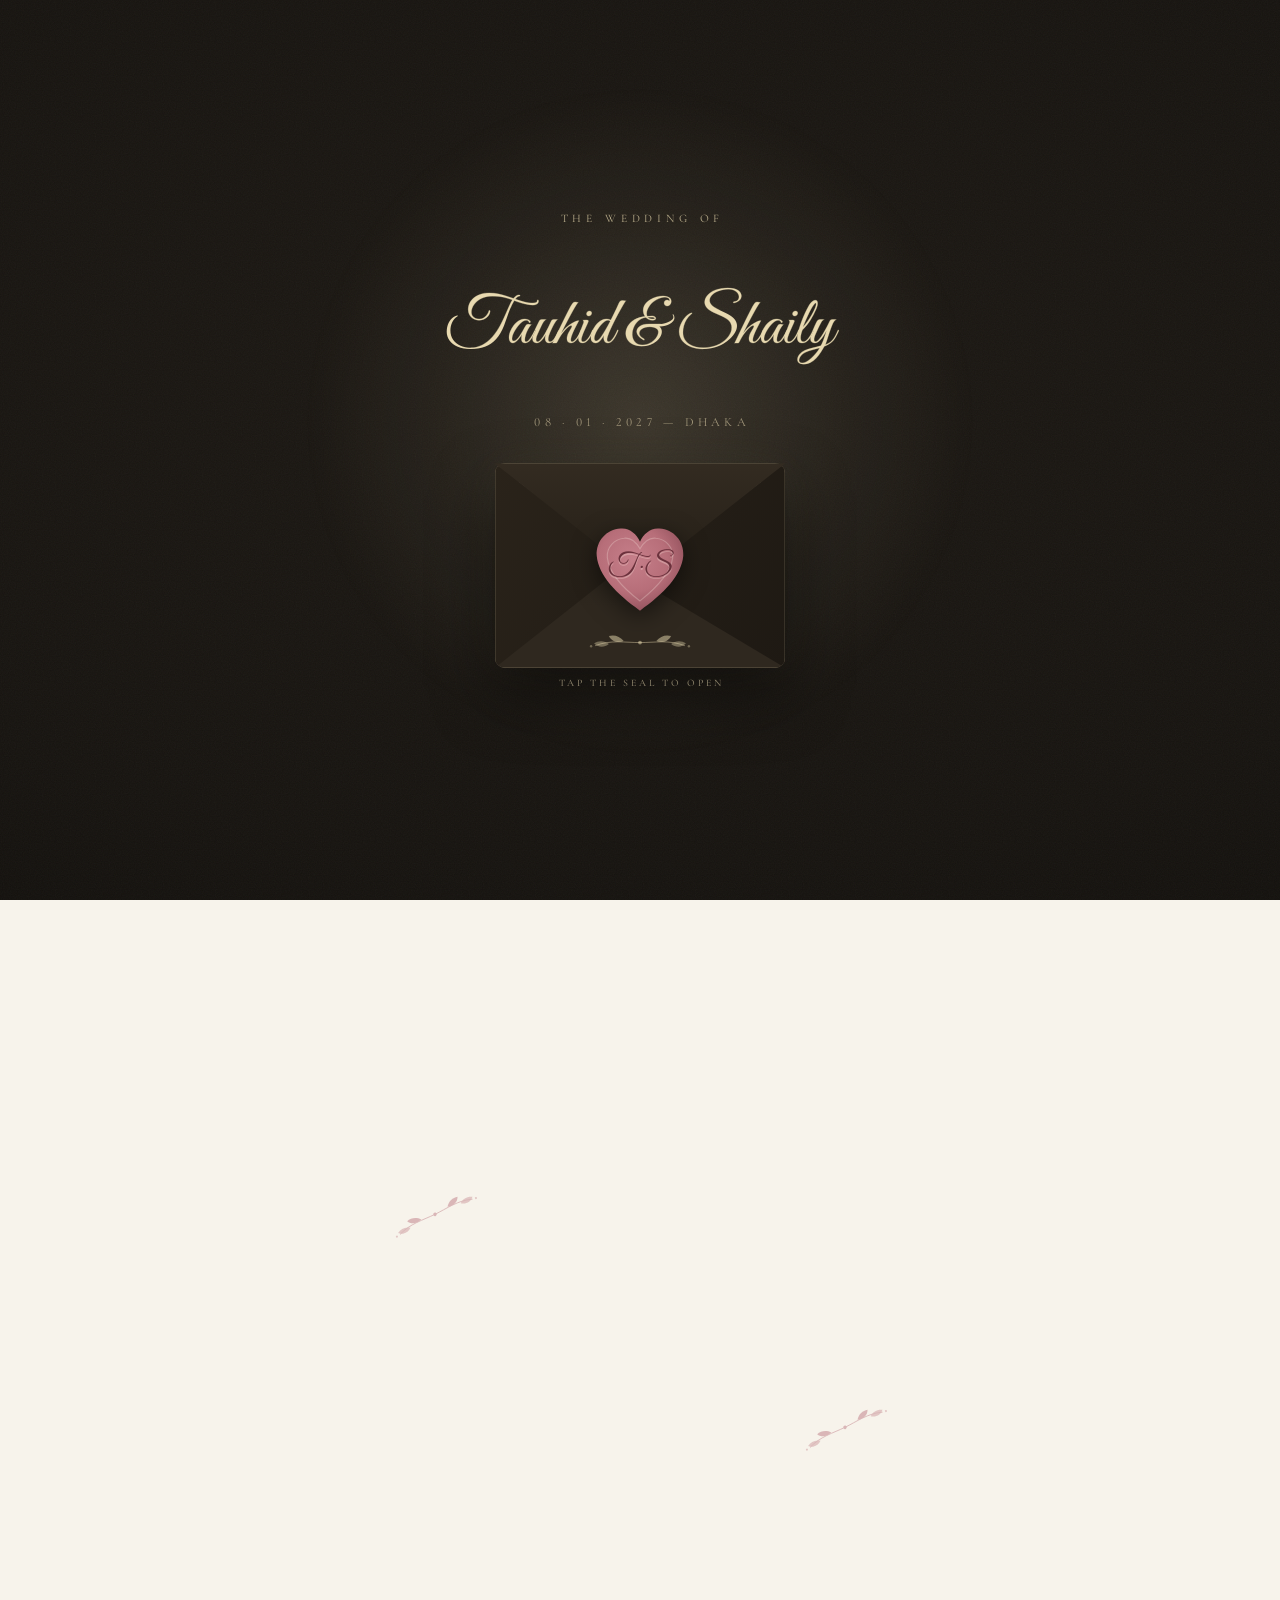
==== commit 24a8b5b7: "Hero shows full names in rose script; signoff returns to nicknames Co-Authored-By: Claude Fable 5 <n" ====
--- a/index.html
+++ b/index.html
@@ -36,7 +36,7 @@
   <link rel="preconnect" href="https://fonts.gstatic.com" crossorigin>
   <link href="https://fonts.googleapis.com/css2?family=Cormorant+Garamond:ital,wght@0,300;0,400;0,500;0,600;1,400;1,500&family=Great+Vibes&display=swap" rel="stylesheet">
 
-  <link rel="stylesheet" href="style.css?v=6">
+  <link rel="stylesheet" href="style.css?v=7">
 </head>
 <body class="locked">
 
@@ -120,9 +120,9 @@
       <p class="eyebrow reveal">By the grace of the Almighty and with the blessings of our parents</p>
 
       <h2 class="names reveal">
-        <span class="n n-first">Tauhid</span>
+        <span class="n n-first">Kazi Tauhid Mokbul Hussain</span>
         <span class="amp">&amp;</span>
-        <span class="n n-second">Shaily</span>
+        <span class="n n-second">Sanjida Jahan Shaily</span>
       </h2>
 
       <div class="divider reveal" aria-hidden="true">
@@ -192,7 +192,7 @@
         <h3 class="venue-name">BGB Banquet Hall</h3>
         <p class="venue-address">
           Shimanto Sombhar, 4th Floor<br>
-          Road No. 2, Dhaka 1205
+          Dhaka 1205
         </p>
         <p class="venue-time">Friday, 8 January 2027<br>1:00 PM</p>
       </div>
@@ -218,7 +218,7 @@
       <p class="closing-line reveal" id="closing-line">We would be honoured to have you with us<br>as our story begins.</p>
       <svg class="sprig reveal" viewBox="0 0 180 34" aria-hidden="true"><use href="#sprig-motif"/></svg>
       <p class="signoff-label reveal">With love and gratitude,</p>
-      <p class="signoff reveal">Kazi Tauhid Mokbul Hussain<br>&amp; Sanjida Jahan Shaily</p>
+      <p class="signoff reveal">Tauhid &amp; Shaily</p>
       <p class="signoff-families reveal">and our families</p>
 
       <p class="monogram-footer reveal" aria-hidden="true">T·S</p>
--- a/style.css
+++ b/style.css
@@ -277,38 +277,40 @@
   display: flex;
   flex-direction: column;
   align-items: center;
-  font-size: clamp(3.4rem, 15vw, 5.4rem);
-  font-weight: 500;
-  line-height: 0.98;
-  letter-spacing: 0.02em;
+  font-family: var(--script);
+  font-size: clamp(1.55rem, 6.6vw, 2.4rem);
+  font-weight: 400;
+  line-height: 1.32;
+  letter-spacing: 0.01em;
 }
 
 .names .n {
   display: block;
-  font-style: italic;
-  font-weight: 400;
-}
-
-.names .n-first { align-self: flex-start; margin-left: 7%; }
-
-.names .n-second { align-self: flex-end; margin-right: 7%; }
+  white-space: nowrap;
+}
+
+.names .n-first { align-self: flex-start; }
+
+.names .n-second { align-self: flex-end; }
 
 .names .amp {
   font-family: var(--script);
   font-weight: 400;
-  font-size: 0.55em;
+  font-size: 0.72em;
   line-height: 1;
   color: var(--rose);
-  margin: 0.16em 0 -0.04em; /* Great Vibes sits low in its box — push down to center between the names */
+  margin: -0.06em 0;
   position: relative;
   z-index: 1;
 }
 
-/* slow rose sheen sweeping across the names */
+/* slow sheen sweeping across the rose script names */
+.names .n { color: var(--rose-deep); }
+
 @supports (-webkit-background-clip: text) {
   .names .n {
     background-image: linear-gradient(110deg,
-      var(--ink) 42%, var(--rose-deep) 50%, var(--ink) 58%);
+      var(--rose-deep) 42%, #D9A0A8 50%, var(--rose-deep) 58%);
     background-size: 260% 100%;
     background-position: 130% 0;
     -webkit-background-clip: text;
@@ -661,9 +663,9 @@
 
 .signoff {
   font-family: var(--script);
-  font-size: clamp(1.75rem, 7.4vw, 2.3rem);
+  font-size: clamp(2.5rem, 10.5vw, 3.3rem);
   color: var(--rose-deep);
-  line-height: 1.45;
+  line-height: 1.2;
 }
 
 .signoff-families {
